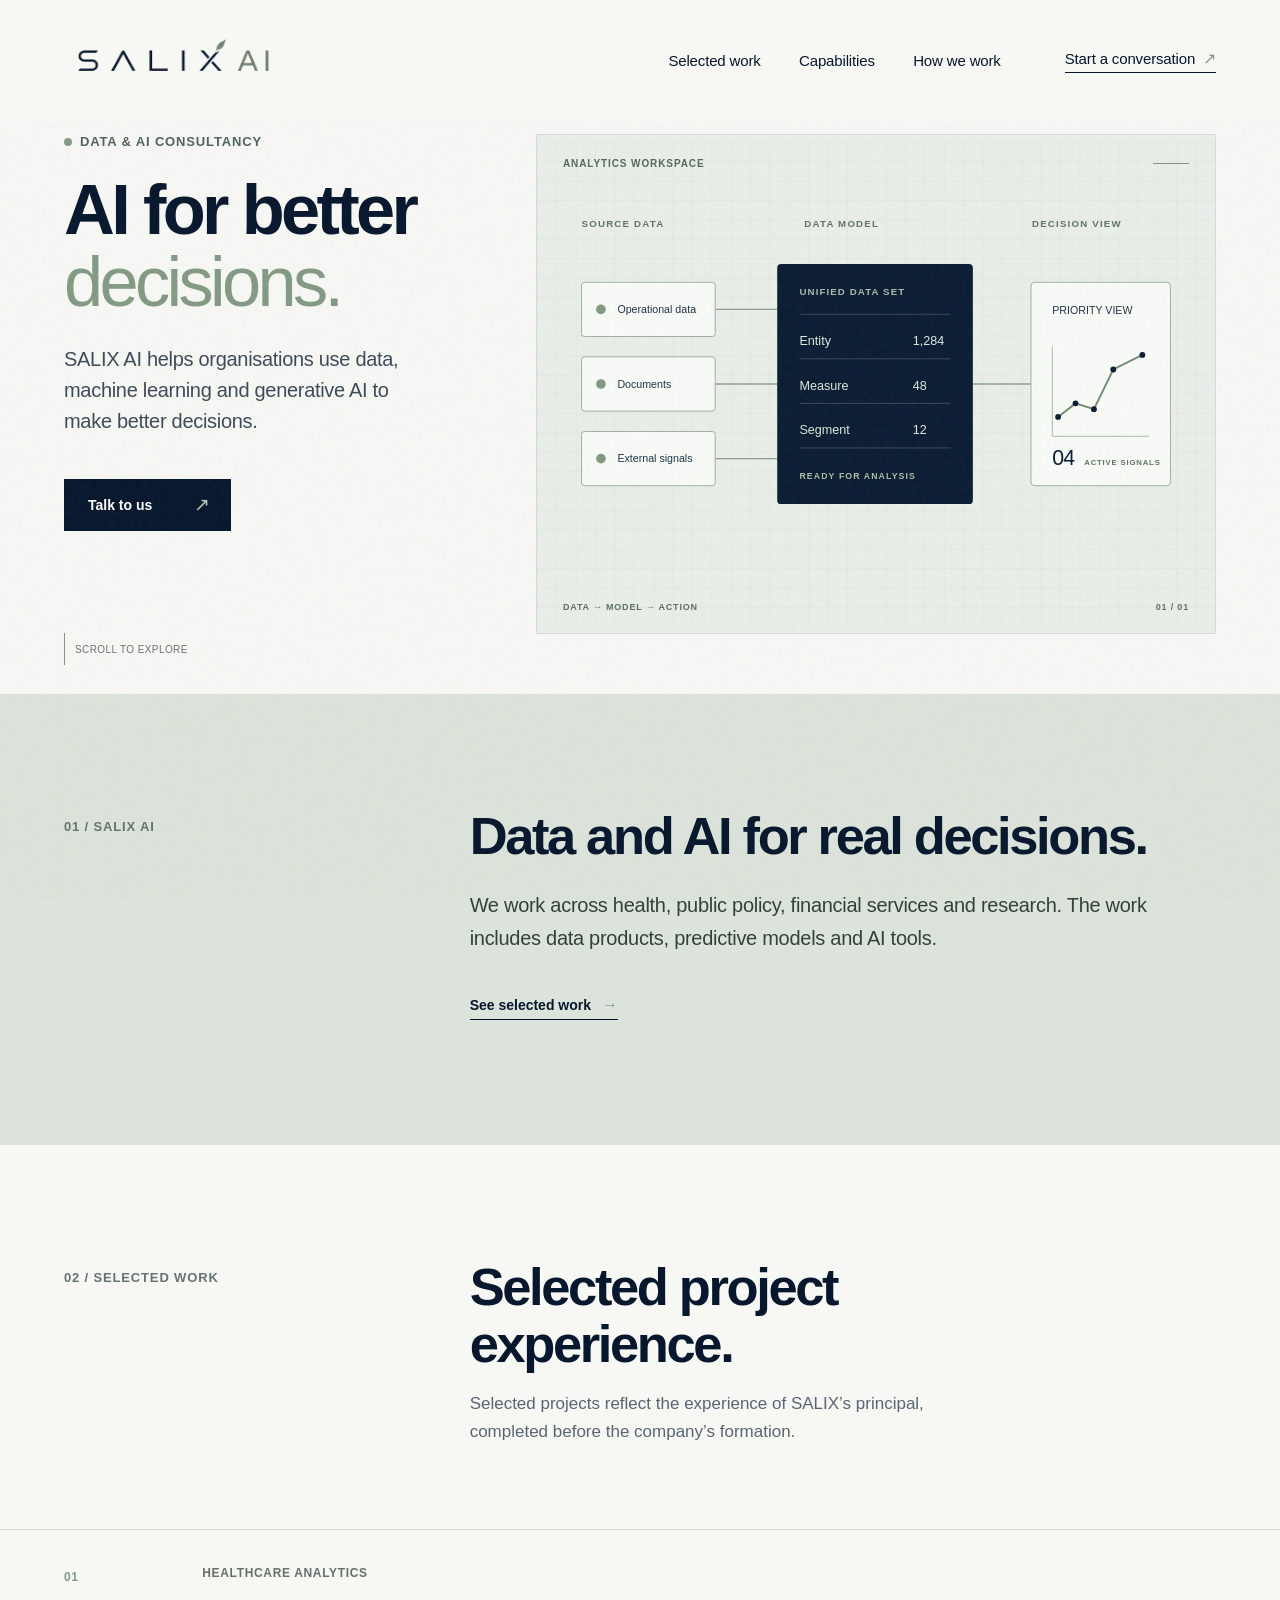
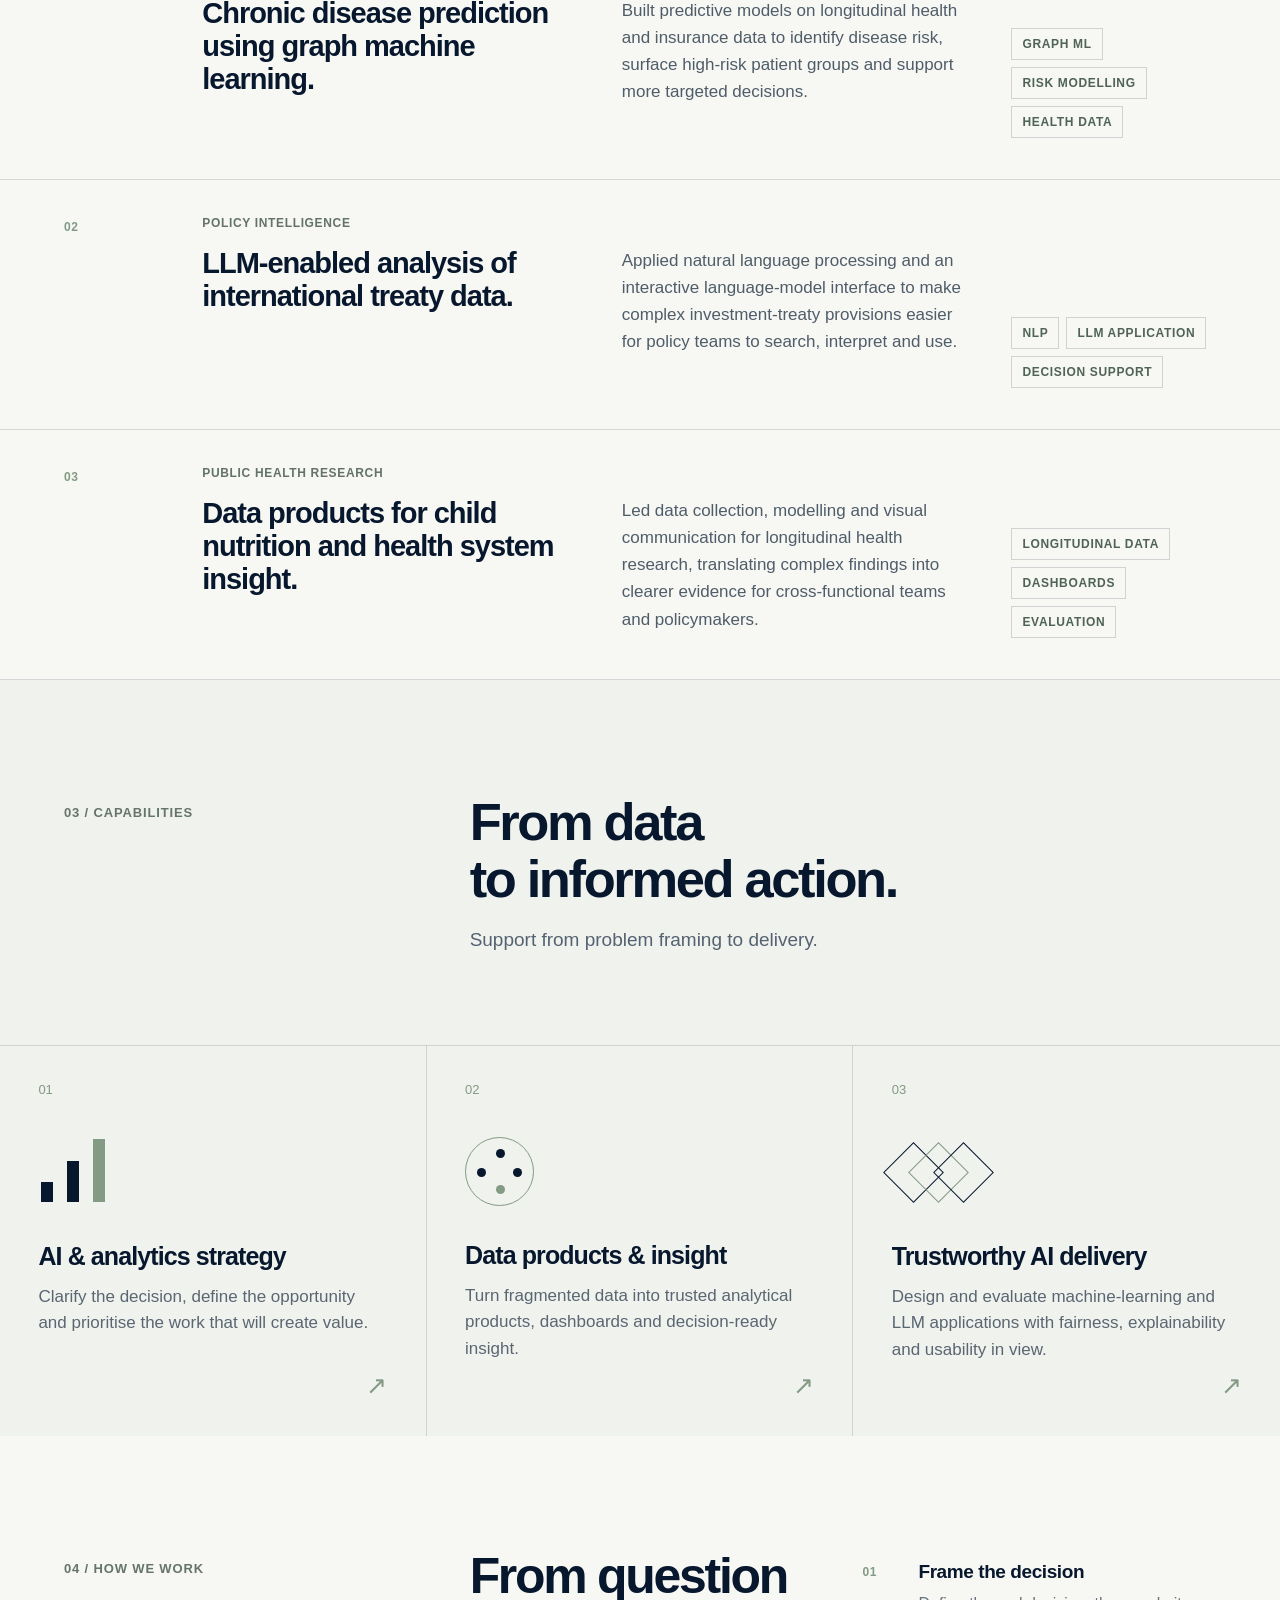
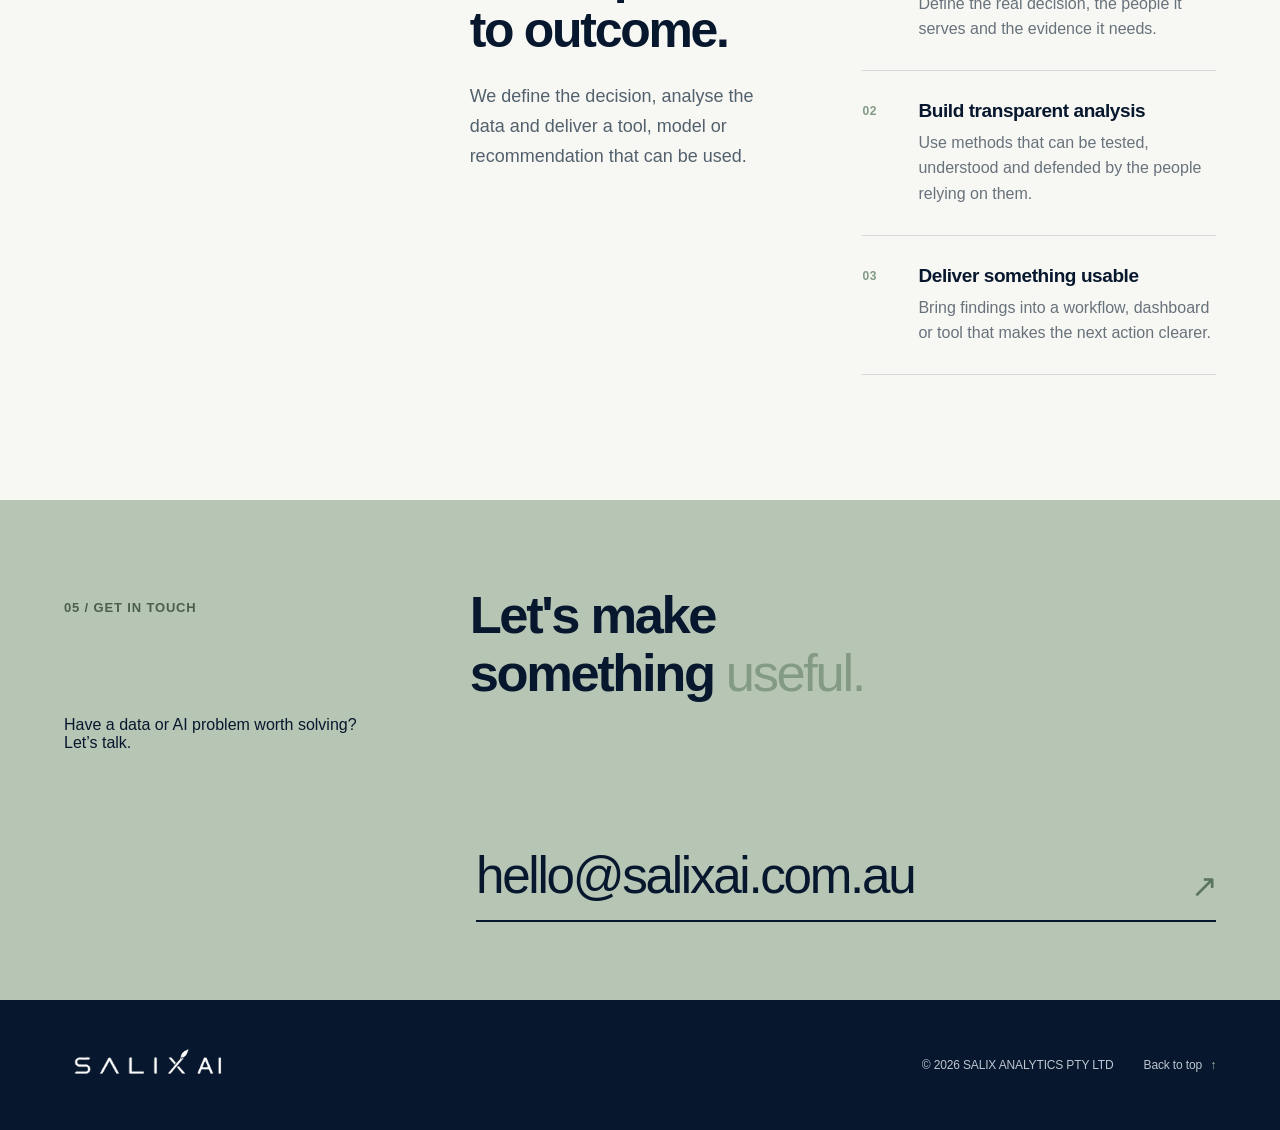
==== index.html @ 045a2f96 "Initial SALIX AI website" ====
<!doctype html>
<html lang="en">
  <head>
    <meta charset="UTF-8" />
    <meta name="viewport" content="width=device-width, initial-scale=1.0" />
    <meta
      name="description"
      content="SALIX AI is an independent data and AI consultancy for complex, high-stakes decisions."
    />
    <meta name="theme-color" content="#07172d" />
    <title>SALIX AI | Data & AI advisory</title>
    <link rel="icon" href="SALIX_AI_exact_brand_pack/22_favicon.ico" sizes="any" />
    <link rel="stylesheet" href="styles.css?v=20260622-2222" />
  </head>
  <body>
    <div class="page-noise" aria-hidden="true"></div>
    <header class="site-header" id="top">
      <a class="brand" href="#top" aria-label="SALIX AI home">
        <img src="SALIX_AI_exact_brand_pack/10_primary_logo_transparent.png" alt="SALIX AI" />
      </a>
      <nav class="desktop-nav" aria-label="Main navigation">
        <a href="#work">Selected work</a>
        <a href="#services">Capabilities</a>
        <a href="#approach">How we work</a>
      </nav>
      <a class="header-cta" href="#contact">Start a conversation <span>↗</span></a>
      <button class="menu-button" aria-label="Open menu" aria-expanded="false">
        <span></span><span></span>
      </button>
    </header>

    <nav class="mobile-nav" aria-label="Mobile navigation">
      <a href="#work">Selected work</a>
      <a href="#services">Capabilities</a>
      <a href="#approach">How we work</a>
      <a href="#contact">Start a conversation</a>
    </nav>

    <main>
      <section class="hero">
        <div class="hero-copy reveal">
          <p class="eyebrow"><span class="eyebrow-dot"></span> Data &amp; AI consultancy</p>
          <h1>AI for better<br /><em>decisions.</em></h1>
          <p class="hero-intro">
            SALIX AI helps organisations use data, machine learning and generative AI to make better decisions.
          </p>
          <a class="button button-dark" href="#contact">Talk to us <span>↗</span></a>
        </div>
        <div class="hero-art reveal" aria-label="Diagram showing source data, a data model and a decision view" role="img">
          <svg class="data-diagram" viewBox="0 0 700 500" aria-hidden="true">
            <defs>
              <pattern id="diagram-grid" width="20" height="20" patternUnits="userSpaceOnUse"><path d="M20 0H0V20" fill="none" stroke="#8ba18d" stroke-opacity=".13" stroke-width="1"/></pattern>
            </defs>
            <rect width="700" height="500" fill="url(#diagram-grid)"/>
            <text class="diagram-caption" x="46" y="88">SOURCE DATA</text>
            <text class="diagram-caption" x="276" y="88">DATA MODEL</text>
            <text class="diagram-caption" x="511" y="88">DECISION VIEW</text>
            <path class="diagram-connection" d="M184 173H248M184 250H248M184 327H248M450 250H510"/>
            <g class="source-list"><rect x="46" y="145" width="138" height="56" rx="3"/><circle cx="66" cy="173" r="5"/><text x="83" y="177">Operational data</text><rect x="46" y="222" width="138" height="56" rx="3"/><circle cx="66" cy="250" r="5"/><text x="83" y="254">Documents</text><rect x="46" y="299" width="138" height="56" rx="3"/><circle cx="66" cy="327" r="5"/><text x="83" y="331">External signals</text></g>
            <g class="model-panel"><rect x="248" y="126" width="202" height="248" rx="4"/><text class="model-title" x="271" y="158">UNIFIED DATA SET</text><path d="M271 178H427"/><text x="271" y="210">Entity</text><text x="388" y="210">1,284</text><path d="M271 224H427"/><text x="271" y="256">Measure</text><text x="388" y="256">48</text><path d="M271 270H427"/><text x="271" y="302">Segment</text><text x="388" y="302">12</text><path d="M271 316H427"/><text class="model-status" x="271" y="348">READY FOR ANALYSIS</text></g>
            <g class="decision-panel"><rect x="510" y="145" width="144" height="210" rx="4"/><text x="532" y="178">PRIORITY VIEW</text><path class="chart-axis" d="M532 304H632M532 304V211"/><path class="chart-line" d="M538 284 L556 270 L575 276 L595 235 L625 220"/><circle class="chart-dot" cx="538" cy="284" r="3"/><circle class="chart-dot" cx="556" cy="270" r="3"/><circle class="chart-dot" cx="575" cy="276" r="3"/><circle class="chart-dot" cx="595" cy="235" r="3"/><circle class="chart-dot" cx="625" cy="220" r="3"/><text class="decision-number" x="532" y="334">04</text><text class="decision-label" x="565" y="334">ACTIVE SIGNALS</text></g>
          </svg>
          <div class="diagram-header"><span>ANALYTICS WORKSPACE</span><i></i></div>
          <div class="diagram-footer"><span>DATA → MODEL → ACTION</span><span>01 / 01</span></div>
        </div>
        <a class="scroll-prompt" href="#services"><span></span> Scroll to explore</a>
      </section>

      <section class="intro section-grid" id="about">
        <p class="section-label reveal">01 / SALIX AI</p>
        <div class="intro-content reveal">
          <h2>Data and AI for real decisions.</h2>
          <p>
            We work across health, public policy, financial services and research. The work includes data products, predictive models and AI tools.
          </p>
          <a class="text-link" href="#work">See selected work <span>→</span></a>
        </div>
      </section>

      <section class="work" id="work">
        <div class="work-heading section-grid">
          <p class="section-label reveal">02 / Selected work</p>
          <div class="reveal">
            <h2>Selected project<br />experience.</h2>
            <p>Selected projects reflect the experience of SALIX&rsquo;s principal, completed before the company&rsquo;s formation.</p>
          </div>
        </div>
        <div class="case-list">
          <article class="case-study reveal">
            <div class="case-index">01</div>
            <div class="case-main"><p class="case-sector">Healthcare analytics</p><h3>Chronic disease prediction using graph machine learning.</h3></div>
            <p class="case-description">Built predictive models on longitudinal health and insurance data to identify disease risk, surface high-risk patient groups and support more targeted decisions.</p>
            <div class="case-tags"><span>Graph ML</span><span>Risk modelling</span><span>Health data</span></div>
          </article>
          <article class="case-study reveal">
            <div class="case-index">02</div>
            <div class="case-main"><p class="case-sector">Policy intelligence</p><h3>LLM-enabled analysis of international treaty data.</h3></div>
            <p class="case-description">Applied natural language processing and an interactive language-model interface to make complex investment-treaty provisions easier for policy teams to search, interpret and use.</p>
            <div class="case-tags"><span>NLP</span><span>LLM application</span><span>Decision support</span></div>
          </article>
          <article class="case-study reveal">
            <div class="case-index">03</div>
            <div class="case-main"><p class="case-sector">Public health research</p><h3>Data products for child nutrition and health system insight.</h3></div>
            <p class="case-description">Led data collection, modelling and visual communication for longitudinal health research, translating complex findings into clearer evidence for cross-functional teams and policymakers.</p>
            <div class="case-tags"><span>Longitudinal data</span><span>Dashboards</span><span>Evaluation</span></div>
          </article>
        </div>
      </section>

      <section class="services" id="services">
        <div class="services-heading section-grid">
          <p class="section-label reveal">03 / Capabilities</p>
          <div class="reveal">
            <h2>From data<br />to informed action.</h2>
            <p>Support from problem framing to delivery.</p>
          </div>
        </div>
        <div class="service-list">
          <article class="service-card reveal">
            <p class="service-number">01</p>
            <div class="service-icon strategy-icon"><span></span><span></span><span></span></div>
            <h3>AI &amp; analytics strategy</h3>
            <p>Clarify the decision, define the opportunity and prioritise the work that will create value.</p>
            <a href="#contact" aria-label="Discuss AI strategy">↗</a>
          </article>
          <article class="service-card reveal">
            <p class="service-number">02</p>
            <div class="service-icon data-icon"><span></span><span></span><span></span><span></span></div>
            <h3>Data products &amp; insight</h3>
            <p>Turn fragmented data into trusted analytical products, dashboards and decision-ready insight.</p>
            <a href="#contact" aria-label="Discuss data foundations">↗</a>
          </article>
          <article class="service-card reveal">
            <p class="service-number">03</p>
            <div class="service-icon delivery-icon"><span></span><span></span><span></span></div>
            <h3>Trustworthy AI delivery</h3>
            <p>Design and evaluate machine-learning and LLM applications with fairness, explainability and usability in view.</p>
            <a href="#contact" aria-label="Discuss intelligent delivery">↗</a>
          </article>
        </div>
      </section>

      <section class="approach section-grid" id="approach">
        <p class="section-label reveal">04 / How we work</p>
        <div class="approach-content">
          <div class="reveal">
            <h2>From question<br />to outcome.</h2>
            <p>We define the decision, analyse the data and deliver a tool, model or recommendation that can be used.</p>
          </div>
          <ol class="principles reveal">
            <li><span>01</span><strong>Frame the decision</strong><p>Define the real decision, the people it serves and the evidence it needs.</p></li>
            <li><span>02</span><strong>Build transparent analysis</strong><p>Use methods that can be tested, understood and defended by the people relying on them.</p></li>
            <li><span>03</span><strong>Deliver something usable</strong><p>Bring findings into a workflow, dashboard or tool that makes the next action clearer.</p></li>
          </ol>
        </div>
      </section>

      <section class="contact" id="contact">
        <div class="contact-copy reveal">
          <p class="section-label">05 / Get in touch</p>
          <h2>Let's make<br />something <em>useful.</em></h2>
          <p>Have a data or AI problem worth solving? Let&rsquo;s talk.</p>
        </div>
        <a class="contact-email reveal" href="mailto:hello@salixai.com.au">
          <span>hello@salixai.com.au</span><i>↗</i>
        </a>
      </section>
    </main>

    <footer>
      <img src="SALIX_AI_exact_brand_pack/10_primary_logo_transparent.png" alt="SALIX AI" />
      <p>© <span id="year"></span> SALIX ANALYTICS PTY LTD</p>
      <a href="#top">Back to top <span>↑</span></a>
    </footer>
    <script src="script.js"></script>
  </body>
</html>
---- styles.css ----
:root {
  --ink: #07172d;
  --ink-soft: #1d2b40;
  --green: #839a84;
  --pale: #edf0eb;
  --cream: #f7f7f4;
  --line: rgba(7, 23, 45, .14);
  --sans: -apple-system, BlinkMacSystemFont, "SF Pro Display", "SF Pro Text", "Helvetica Neue", Arial, sans-serif;
  --mono: -apple-system, BlinkMacSystemFont, "SF Pro Text", "Helvetica Neue", Arial, sans-serif;
}

* { box-sizing: border-box; }
html { scroll-behavior: smooth; }
body { margin: 0; color: var(--ink); background: var(--cream); font-family: var(--sans); font-synthesis: none; text-rendering: optimizeLegibility; -webkit-font-smoothing: antialiased; }
a { color: inherit; text-decoration: none; }
.page-noise { position: fixed; z-index: 5; inset: 0; opacity: .035; pointer-events: none; background-image: url("data:image/svg+xml,%3Csvg viewBox='0 0 160 160' xmlns='http://www.w3.org/2000/svg'%3E%3Cfilter id='n'%3E%3CfeTurbulence type='fractalNoise' baseFrequency='.9' numOctaves='4' stitchTiles='stitch'/%3E%3C/filter%3E%3Crect width='100%25' height='100%25' filter='url(%23n)' opacity='1'/%3E%3C/svg%3E"); }

.site-header { height: 122px; padding: 0 clamp(28px, 5vw, 82px); display: flex; align-items: center; justify-content: space-between; position: relative; z-index: 10; background: rgba(247, 247, 244, .84); backdrop-filter: blur(10px); border-bottom: 1px solid transparent; }
.brand img { width: 250px; display: block; }
.desktop-nav { display: flex; gap: clamp(24px, 3vw, 49px); margin-left: auto; margin-right: clamp(30px, 5vw, 80px); }
.desktop-nav a, .header-cta, footer { font-size: 15px; font-weight: 500; letter-spacing: -.01em; }
.desktop-nav a { position: relative; padding: 8px 0; }
.desktop-nav a:after { content: ""; position: absolute; width: 0; height: 1px; left: 0; bottom: 3px; background: var(--green); transition: width .2s ease; }
.desktop-nav a:hover:after { width: 100%; }
.header-cta { border-bottom: 1px solid var(--ink); padding-bottom: 4px; }
.header-cta span, .text-link span { color: var(--green); font-size: 16px; margin-left: 4px; }
.menu-button, .mobile-nav { display: none; }

.hero { min-height: 560px; padding: 12px clamp(28px, 5vw, 82px) 60px; position: relative; display: grid; grid-template-columns: minmax(0, 1fr) minmax(500px, 680px); column-gap: clamp(64px, 8vw, 160px); justify-content: space-between; align-items: start; overflow: hidden; }
.hero-copy { position: relative; z-index: 2; }
.eyebrow, .section-label { margin: 0; font-family: var(--mono); font-size: 13px; font-weight: 600; letter-spacing: .065em; text-transform: uppercase; }
.eyebrow { display: flex; align-items: center; gap: 8px; color: #52645b; }
.eyebrow-dot { display: inline-block; height: 8px; width: 8px; background: var(--green); border-radius: 50%; }
h1, h2, h3, p { margin-top: 0; }
h1 { margin: 25px 0 26px; max-width: 710px; font-size: clamp(51px, 5.5vw, 84px); line-height: 1.02; letter-spacing: -.052em; font-weight: 600; }
h1 em, h2 em, blockquote em { color: var(--green); font-style: normal; font-weight: 500; }
.hero-intro { max-width: 535px; font-size: 20px; line-height: 1.55; letter-spacing: -.015em; color: #3d4a59; }
.button { display: inline-flex; align-items: center; gap: 42px; margin-top: 22px; padding: 18px 21px 18px 24px; font-size: 14px; font-weight: 700; transition: transform .25s ease, background .25s ease; }
.button:hover { transform: translateY(-3px); }
.button-dark { color: white; background: var(--ink); }
.button span { color: #b6c7b3; font-size: 19px; line-height: 12px; }

.hero-art { height: 500px; position: relative; justify-self: end; width: min(100%, 680px); overflow: hidden; background: #e9eee8; border: 1px solid rgba(7, 23, 45, .09); }
.data-diagram { width: 100%; height: 100%; display: block; }.diagram-caption { fill: #607462; font-family: var(--sans); font-size: 10px; font-weight: 600; letter-spacing: 1.25px; }.diagram-connection { fill: none; stroke: #8ba18d; stroke-width: 1.4; }.source-list rect, .decision-panel rect { fill: rgba(250,251,248,.92); stroke: #9caf9e; stroke-width: 1; }.source-list circle { fill: #829a84; }.source-list text, .decision-panel text { fill: #203345; font-family: var(--sans); font-size: 11px; font-weight: 500; }.model-panel rect { fill: #0b1d34; }.model-panel text { fill: #dfe9dd; font-family: var(--sans); font-size: 13px; font-weight: 500; }.model-panel .model-title { fill: #a9bda9; font-size: 10px; font-weight: 600; letter-spacing: 1.15px; }.model-panel path { stroke: rgba(221,235,219,.22); stroke-width: 1; }.model-panel .model-status { fill: #a8c1a5; font-size: 9px; font-weight: 600; letter-spacing: 1.15px; }.decision-panel .chart-axis { stroke: #a7b9a8; stroke-width: 1; }.decision-panel .chart-line { fill: none; stroke: #6f8d75; stroke-width: 2; }.decision-panel .chart-dot { fill: #0b1d34; }.decision-panel .decision-number { fill: #0b1d34; font-size: 22px; font-weight: 500; letter-spacing: -.8px; }.decision-panel .decision-label { fill: #607462; font-size: 8px; font-weight: 600; letter-spacing: .85px; }.diagram-header, .diagram-footer { position: absolute; left: 26px; right: 26px; display: flex; justify-content: space-between; align-items: center; color: #536a58; font-family: var(--sans); font-size: 10px; font-weight: 600; letter-spacing: .09em; }.diagram-header { top: 23px; }.diagram-header i { display: block; width: 36px; height: 1px; background: #7e967f; }.diagram-footer { bottom: 21px; color: #5d715f; font-size: 9px; }

@media (min-width: 1600px) { .hero { width: min(calc(100% - 96px), 1860px); margin: 0 auto; padding-left: 0; padding-right: 0; } }
.scroll-prompt { position: absolute; bottom: 29px; left: clamp(22px, 5vw, 82px); display: flex; align-items: center; gap: 10px; color: #697477; font-family: var(--mono); font-size: 10px; text-transform: uppercase; letter-spacing: .04em; }.scroll-prompt span { height: 32px; width: 1px; background: var(--green); }

.section-grid { padding: 125px clamp(22px, 5vw, 82px); display: grid; grid-template-columns: minmax(160px, .42fr) 1fr; column-gap: 8%; }.section-label { color: #65746c; }
.intro { background: #dce3da; }.intro-content { max-width: 795px; }.intro h2, .services h2, .work h2, .approach h2, .contact h2 { margin: -12px 0 25px; font-size: clamp(38px, 4.1vw, 66px); line-height: 1.09; letter-spacing: -.045em; font-weight: 600; }.intro-content > p { max-width: 690px; font-size: 20px; line-height: 1.62; letter-spacing: -.014em; color: #334239; }.text-link { display: inline-flex; align-items: center; gap: 7px; margin-top: 22px; padding-bottom: 5px; border-bottom: 1px solid var(--ink); font-size: 14px; font-weight: 600; }

.work { padding: 125px 0 0; background: var(--cream); }.work-heading { padding-top: 0; padding-bottom: 67px; }.work-heading h2 { margin-bottom: 18px; }.work-heading div > p { max-width: 530px; color: #596573; font-size: 17px; line-height: 1.6; }.case-list { border-top: 1px solid var(--line); }.case-study { min-height: 250px; padding: 36px clamp(28px, 5vw, 82px); display: grid; grid-template-columns: minmax(60px, .24fr) minmax(280px, .9fr) minmax(260px, .83fr) minmax(170px, .48fr); gap: 36px; align-items: start; border-bottom: 1px solid var(--line); transition: background .25s ease; }.case-study:hover { background: #eff1ed; }.case-index, .case-sector, .case-tags { font-family: var(--mono); font-size: 12px; font-weight: 600; letter-spacing: .055em; text-transform: uppercase; }.case-index { color: var(--green); padding-top: 4px; }.case-sector { margin-bottom: 17px; color: #637369; }.case-main h3 { margin: 0; max-width: 390px; font-size: 29px; line-height: 1.14; letter-spacing: -.035em; font-weight: 600; }.case-description { margin: 31px 0 0; color: #4f5d69; font-size: 17px; line-height: 1.6; }.case-tags { align-self: end; justify-self: start; display: flex; flex-wrap: wrap; gap: 7px; padding-bottom: 5px; }.case-tags span { padding: 8px 10px; border: 1px solid rgba(7, 23, 45, .16); color: #506357; }

.services { padding: 125px 0 0; background: #f0f2ee; }.services-heading { padding-top: 0; padding-bottom: 70px; }.services-heading h2 { margin-bottom: 18px; }.services-heading div > p { max-width: 520px; color: #556271; font-size: 19px; line-height: 1.6; }.service-list { display: grid; grid-template-columns: repeat(3, 1fr); border-top: 1px solid var(--line); }.service-card { min-height: 390px; padding: 36px clamp(28px, 3vw, 50px) 39px; border-right: 1px solid var(--line); position: relative; transition: background .3s ease; }.service-card:last-child { border: 0; }.service-card:hover { background: #e7ebe5; }.service-number { font-family: var(--mono); font-size: 13px; color: var(--green); }.service-icon { height: 70px; margin: 40px 0 35px; position: relative; width: 85px; }.strategy-icon span { display: block; position: absolute; width: 12px; background: var(--ink); bottom: 5px; }.strategy-icon span:nth-child(1) { height: 20px; left: 3px; }.strategy-icon span:nth-child(2) { height: 41px; left: 29px; }.strategy-icon span:nth-child(3) { height: 63px; left: 55px; background: var(--green); }.data-icon { border: 1px solid var(--green); border-radius: 50%; width: 69px; height: 69px; }.data-icon span { position: absolute; width: 9px; height: 9px; background: var(--ink); border-radius: 50%; }.data-icon span:nth-child(1) { top: 11px; left: 30px; }.data-icon span:nth-child(2) { top: 30px; left: 11px; }.data-icon span:nth-child(3) { top: 30px; right: 11px; }.data-icon span:nth-child(4) { bottom: 11px; left: 30px; background: var(--green); }.delivery-icon span { position: absolute; display: block; border: 1px solid var(--ink); width: 43px; height: 43px; transform: rotate(45deg); }.delivery-icon span:nth-child(1) { left: 0; top: 14px; }.delivery-icon span:nth-child(2) { left: 25px; top: 14px; border-color: var(--green); }.delivery-icon span:nth-child(3) { left: 50px; top: 14px; }.service-card h3 { margin-bottom: 13px; font-size: 25px; line-height: 1.16; letter-spacing: -.036em; font-weight: 600; }.service-card > p:not(.service-number) { max-width: 335px; font-size: 17px; line-height: 1.58; color: #5a6671; }.service-card > a { position: absolute; bottom: 36px; right: clamp(28px, 3vw, 50px); font-size: 25px; color: var(--green); }

.statement { min-height: 590px; padding: 105px clamp(22px, 11vw, 177px); position: relative; overflow: hidden; background: var(--ink); color: #f7f7f4; }.statement .section-label { color: #aebcac; position: relative; z-index: 2; }.statement blockquote { position: relative; z-index: 2; margin: 88px 0 0; font-size: clamp(42px, 5.1vw, 81px); line-height: 1.02; letter-spacing: -.068em; font-weight: 700; }.statement-flare { width: 635px; height: 635px; position: absolute; right: -93px; top: -97px; background: radial-gradient(circle, rgba(132, 159, 134, .74) 0%, rgba(102, 130, 111, .32) 25%, transparent 70%); filter: blur(2px); }.statement:after { content: ""; position: absolute; height: 900px; width: 900px; right: -250px; top: -150px; border: 1px solid rgba(199, 216, 192, .22); border-radius: 50%; box-shadow: 0 0 0 55px rgba(199,216,192,.04), 0 0 0 120px rgba(199,216,192,.035); }

.approach { background: #f7f7f4; }.approach-content { display: grid; grid-template-columns: .9fr 1fr; gap: 10%; }.approach h2 { font-size: clamp(38px, 3.9vw, 62px); }.approach-content > div > p { max-width: 540px; color: #53616d; font-size: 18px; line-height: 1.65; }.principles { list-style: none; padding: 0; margin: 0; }.principles li { position: relative; padding: 0 0 29px 56px; margin-bottom: 29px; border-bottom: 1px solid var(--line); }.principles li:last-child { margin-bottom: 0; }.principles span { position: absolute; left: 0; top: 4px; color: var(--green); font-family: var(--mono); font-size: 12px; font-weight: 600; letter-spacing: .05em; }.principles strong { font-size: 19px; letter-spacing: -.022em; font-weight: 600; }.principles p { margin: 8px 0 0; color: #68727b; font-size: 16px; line-height: 1.58; }

.contact { min-height: 500px; background: #b7c5b5; padding: 100px clamp(22px, 5vw, 82px) 78px; display: flex; flex-direction: column; justify-content: space-between; }.contact-copy { display: grid; grid-template-columns: minmax(160px, .42fr) 1fr; column-gap: 8%; }.contact .section-label { color: #4b5f51; }.contact h2 { margin: -14px 0 15px; }.contact-copy > div > p { color: #405046; font-size: 19px; }.contact-email { align-self: flex-end; display: inline-flex; align-items: flex-end; justify-content: space-between; width: min(100%, 740px); padding-bottom: 15px; border-bottom: 2px solid var(--ink); font-size: clamp(23px, 4vw, 52px); letter-spacing: -.045em; font-weight: 500; }.contact-email i { font-style: normal; font-size: 32px; color: #5c7462; transition: transform .2s ease; }.contact-email:hover i { transform: translate(4px, -4px); }

footer { min-height: 130px; padding: 30px clamp(28px, 5vw, 82px); color: #bdc6d0; background: var(--ink); display: flex; align-items: center; gap: 30px; }footer img { width: 192px; height: auto; filter: brightness(0) invert(1); } footer p { margin: 0; font-family: var(--mono); font-size: 12px; margin-left: auto; } footer a { font-family: var(--mono); font-size: 12px; } footer a span { color: #a9bca6; margin-left: 5px; }

.reveal { opacity: 0; transform: translateY(18px); transition: opacity .7s ease, transform .7s ease; }.reveal.visible { opacity: 1; transform: translateY(0); }.service-card:nth-child(2) { transition-delay: .08s; }.service-card:nth-child(3) { transition-delay: .16s; }

@media (max-width: 820px) {
  .site-header { height: 100px; }.brand img { width: 205px; }.desktop-nav, .header-cta { display: none; }.menu-button { display: flex; flex-direction: column; gap: 6px; background: none; border: 0; padding: 8px 0 8px 14px; }.menu-button span { width: 28px; height: 1px; background: var(--ink); transition: transform .2s ease; }.mobile-nav { display: block; position: absolute; z-index: 9; top: 100px; left: 0; right: 0; padding: 18px 28px 29px; background: var(--cream); border-bottom: 1px solid var(--line); transform: translateY(-120%); opacity: 0; transition: all .25s ease; }.mobile-nav.open { transform: translateY(0); opacity: 1; }.mobile-nav a { display: block; padding: 13px 0; font-size: 18px; font-weight: 700; }.hero { min-height: auto; grid-template-columns: 1fr; padding-top: 88px; gap: 50px; }.hero-art { height: 380px; width: 100%; }.scroll-prompt { display: none; }.section-grid { grid-template-columns: 1fr; padding: 84px 28px; gap: 34px; }.intro h2, .services h2, .approach h2, .contact h2 { margin-top: 0; }.services { padding-top: 84px; }.services-heading { padding-top: 0; padding-bottom: 48px; }.service-list { grid-template-columns: 1fr; }.service-card { min-height: 350px; border-right: 0; border-bottom: 1px solid var(--line); }.service-card:last-child { border-bottom: 0; }.statement { min-height: 460px; padding-top: 75px; padding-bottom: 70px; }.statement blockquote { margin-top: 68px; }.approach-content { grid-template-columns: 1fr; gap: 40px; }.contact { min-height: 430px; padding-top: 84px; }.contact-copy { grid-template-columns: 1fr; gap: 32px; }.contact-email { align-self: stretch; } footer { flex-wrap: wrap; gap: 16px; } footer p { margin-left: 0; width: 100%; order: 3; } footer a { margin-left: auto; }
}
@media (max-width: 820px) {
  .work { padding-top: 78px; }
  .work-heading { padding-top: 0; padding-bottom: 44px; }
  .work h2 { margin-top: 0; }
  .case-study { min-height: 0; grid-template-columns: 44px 1fr; gap: 15px 20px; padding-top: 27px; padding-bottom: 28px; }
  .case-main { grid-column: 2; }
  .case-description { grid-column: 2; margin: 2px 0 0; }
  .case-tags { grid-column: 2; padding-bottom: 0; }
  .case-main h3 { font-size: 26px; }
}
@media (max-width: 450px) { h1 { font-size: 50px; }.hero-art { height: 320px; }.orb-one { right: -50px; }.card-top { right: 20px; }.contact-email { font-size: 23px; }.contact-email i { font-size: 24px; } }
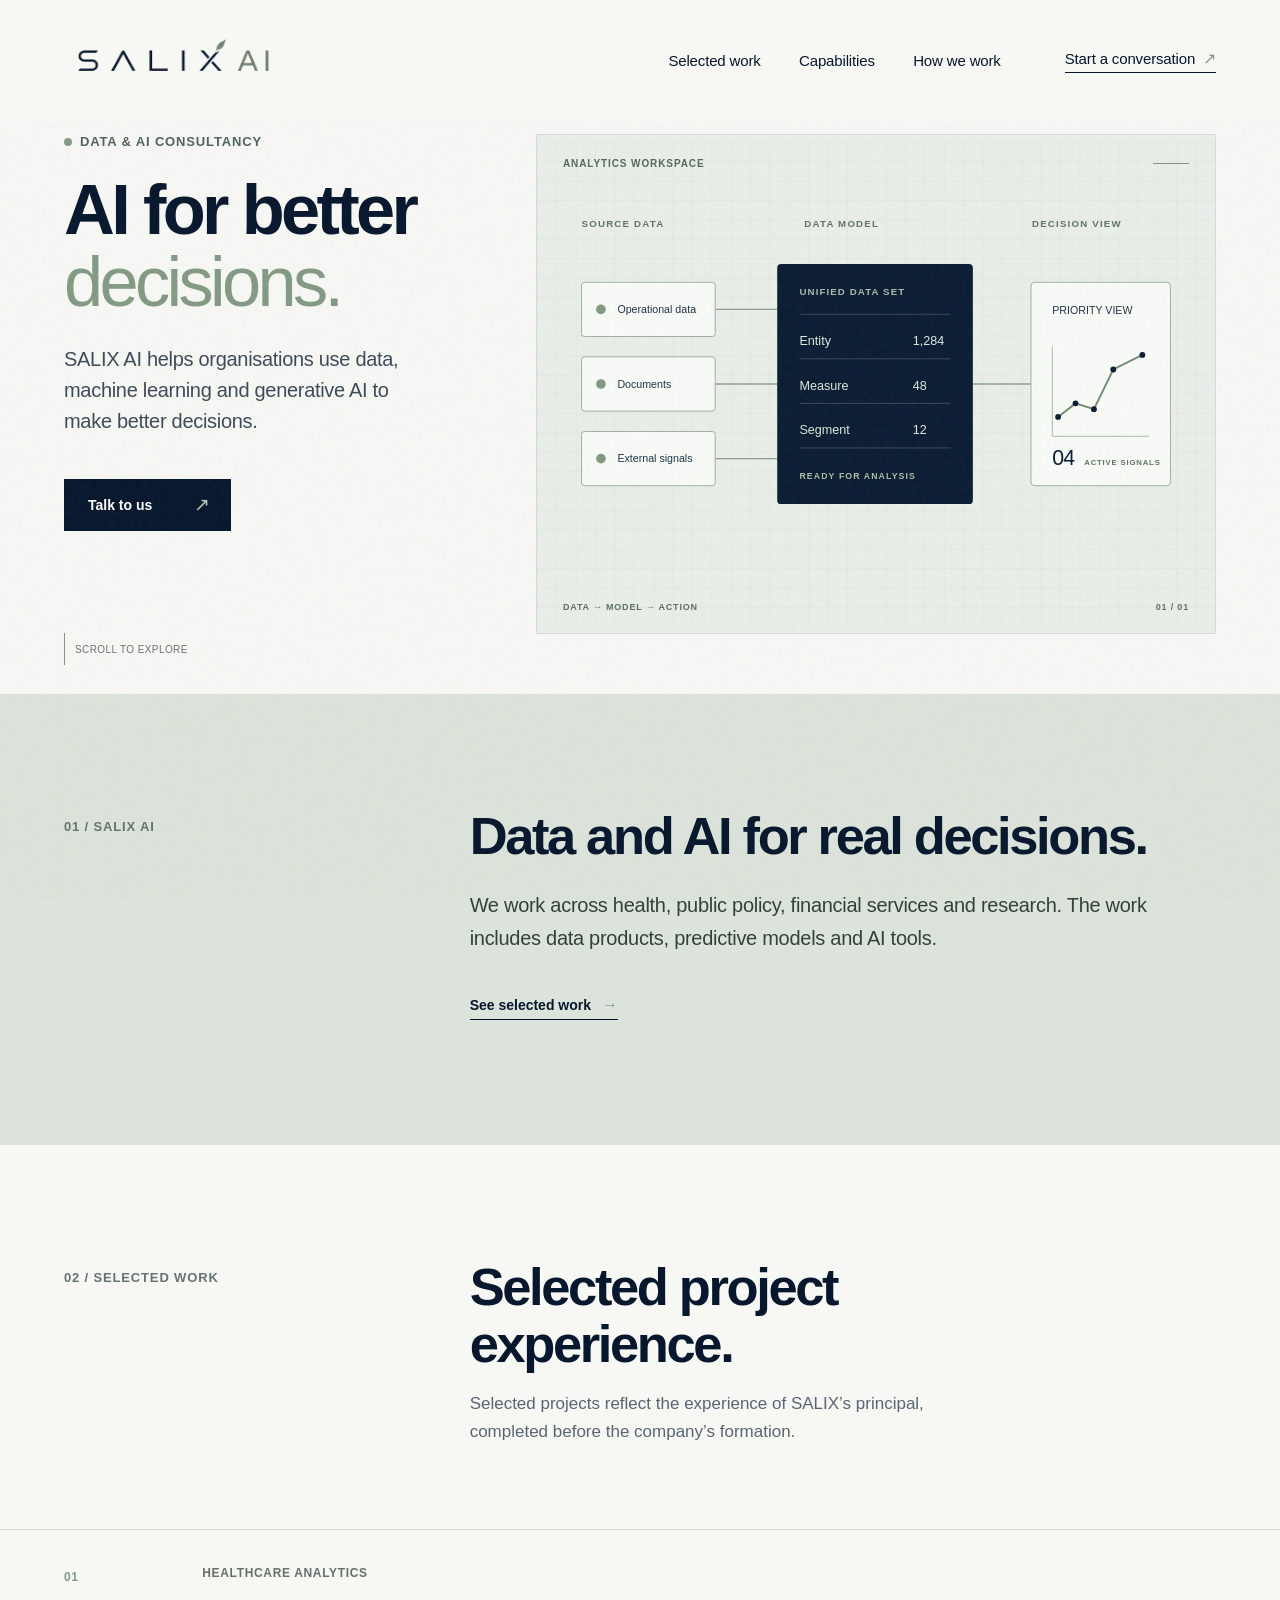
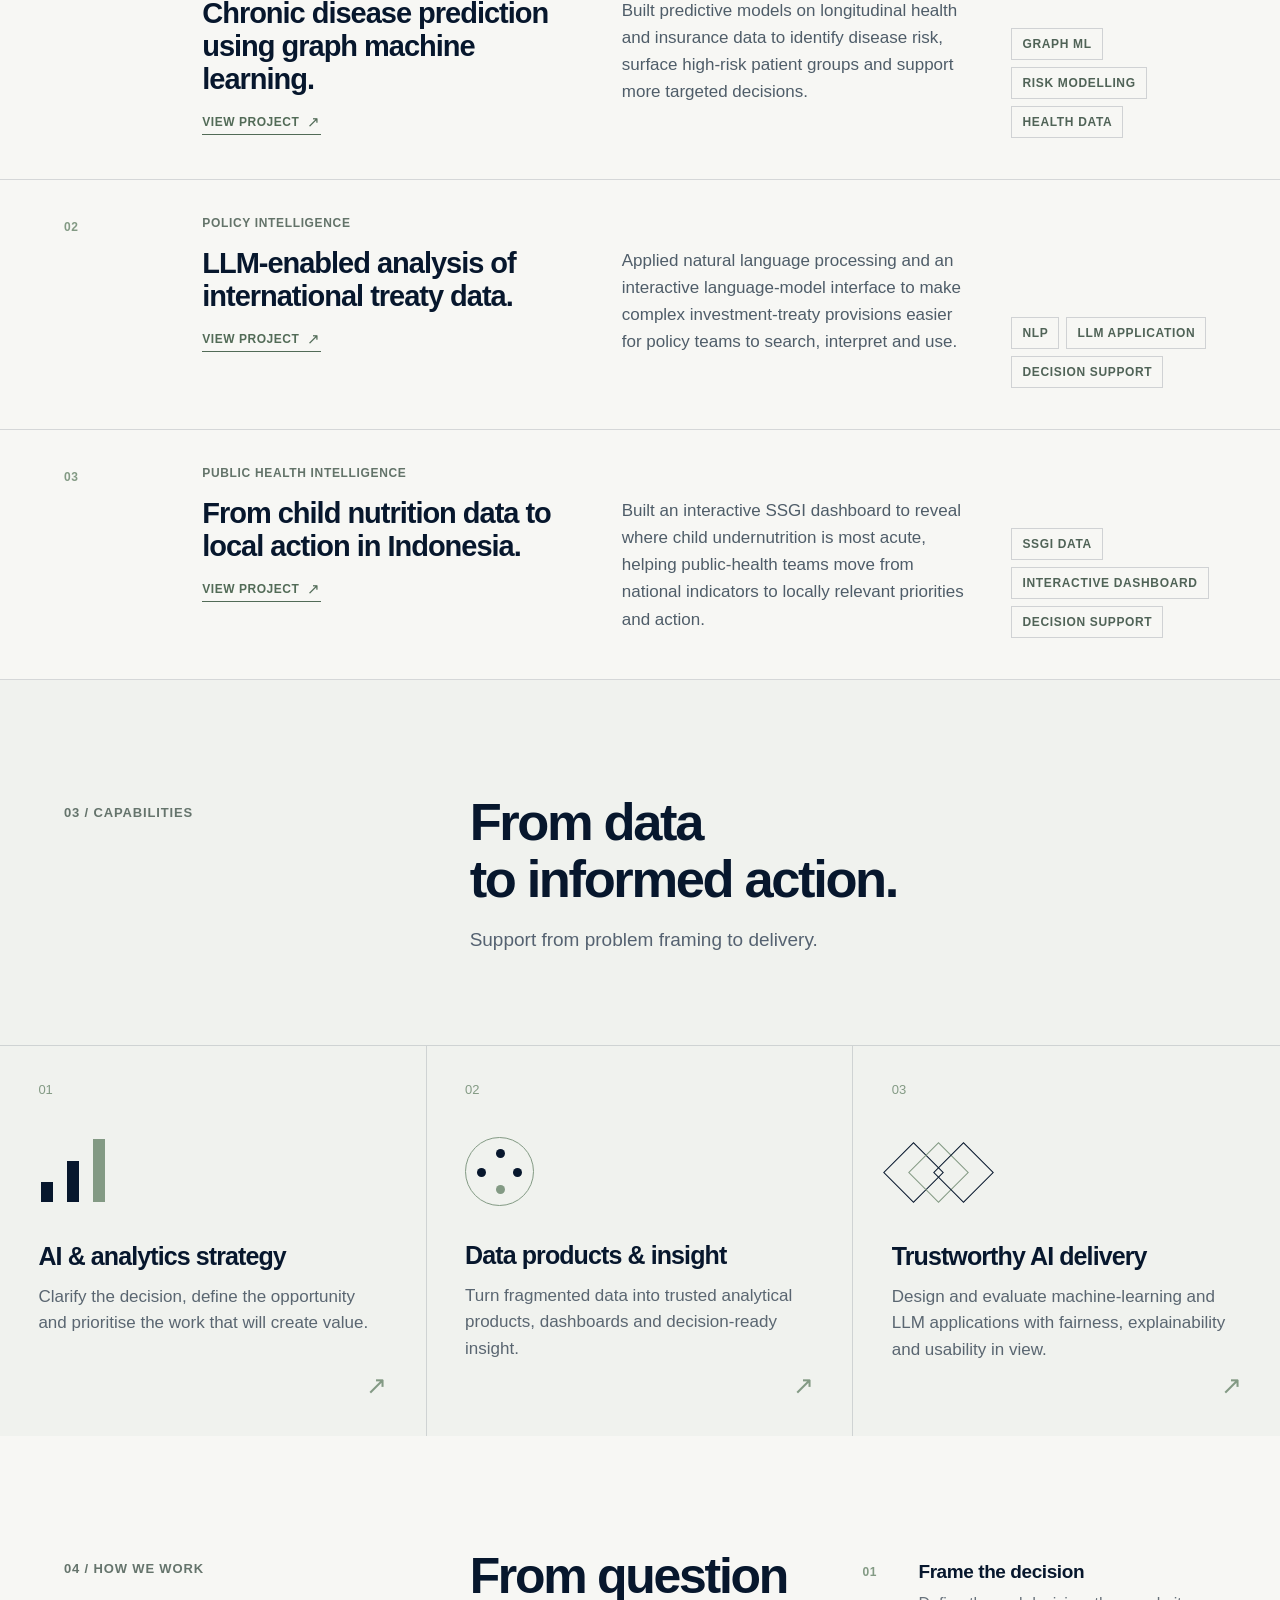
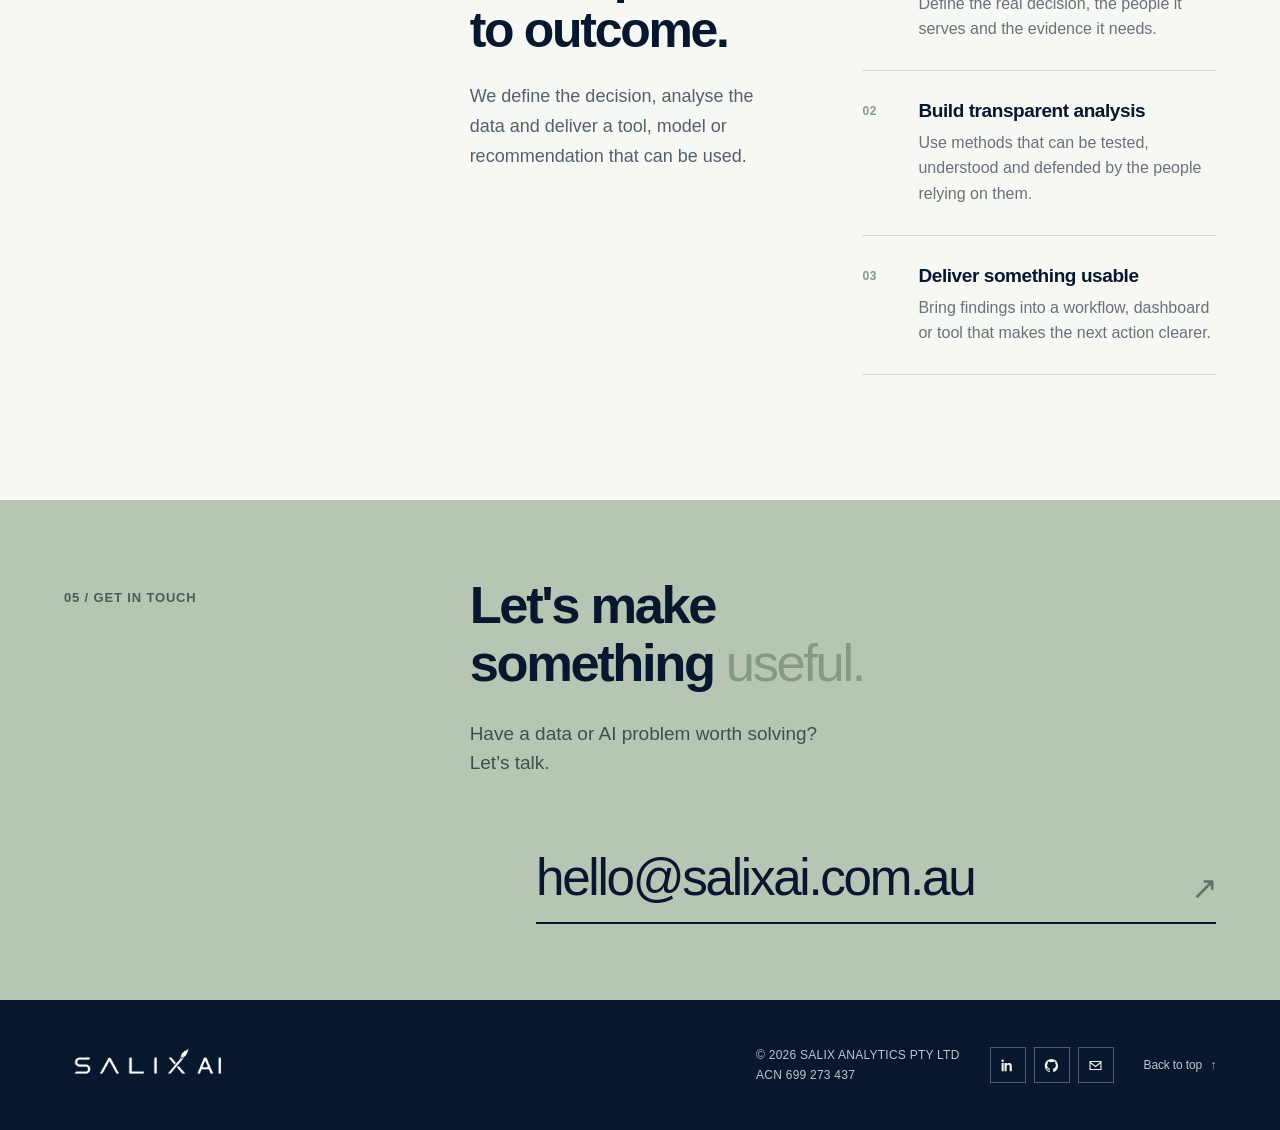
==== commit 7f54af08: "Add industrial project showcase pages" ====
--- a/index.html
+++ b/index.html
@@ -10,7 +10,7 @@
     <meta name="theme-color" content="#07172d" />
     <title>SALIX AI | Data & AI advisory</title>
     <link rel="icon" href="SALIX_AI_exact_brand_pack/22_favicon.ico" sizes="any" />
-    <link rel="stylesheet" href="styles.css?v=20260622-2222" />
+    <link rel="stylesheet" href="styles.css?v=20260623-1800" />
   </head>
   <body>
     <div class="page-noise" aria-hidden="true"></div>
@@ -88,21 +88,21 @@
         <div class="case-list">
           <article class="case-study reveal">
             <div class="case-index">01</div>
-            <div class="case-main"><p class="case-sector">Healthcare analytics</p><h3>Chronic disease prediction using graph machine learning.</h3></div>
+            <div class="case-main"><p class="case-sector">Healthcare analytics</p><h3><a href="chronic-disease-graph-ml.html">Chronic disease prediction using graph machine learning.</a></h3><a class="case-project-link" href="chronic-disease-graph-ml.html">View project <span>↗</span></a></div>
             <p class="case-description">Built predictive models on longitudinal health and insurance data to identify disease risk, surface high-risk patient groups and support more targeted decisions.</p>
             <div class="case-tags"><span>Graph ML</span><span>Risk modelling</span><span>Health data</span></div>
           </article>
           <article class="case-study reveal">
             <div class="case-index">02</div>
-            <div class="case-main"><p class="case-sector">Policy intelligence</p><h3>LLM-enabled analysis of international treaty data.</h3></div>
+            <div class="case-main"><p class="case-sector">Policy intelligence</p><h3><a href="international-treaty-intelligence.html">LLM-enabled analysis of international treaty data.</a></h3><a class="case-project-link" href="international-treaty-intelligence.html">View project <span>↗</span></a></div>
             <p class="case-description">Applied natural language processing and an interactive language-model interface to make complex investment-treaty provisions easier for policy teams to search, interpret and use.</p>
             <div class="case-tags"><span>NLP</span><span>LLM application</span><span>Decision support</span></div>
           </article>
           <article class="case-study reveal">
             <div class="case-index">03</div>
-            <div class="case-main"><p class="case-sector">Public health research</p><h3>Data products for child nutrition and health system insight.</h3></div>
-            <p class="case-description">Led data collection, modelling and visual communication for longitudinal health research, translating complex findings into clearer evidence for cross-functional teams and policymakers.</p>
-            <div class="case-tags"><span>Longitudinal data</span><span>Dashboards</span><span>Evaluation</span></div>
+            <div class="case-main"><p class="case-sector">Public health intelligence</p><h3><a href="indonesia-child-nutrition.html">From child nutrition data to local action in Indonesia.</a></h3><a class="case-project-link" href="indonesia-child-nutrition.html">View project <span>↗</span></a></div>
+            <p class="case-description">Built an interactive SSGI dashboard to reveal where child undernutrition is most acute, helping public-health teams move from national indicators to locally relevant priorities and action.</p>
+            <div class="case-tags"><span>SSGI data</span><span>Interactive dashboard</span><span>Decision support</span></div>
           </article>
         </div>
       </section>
@@ -156,20 +156,38 @@
       </section>
 
       <section class="contact" id="contact">
-        <div class="contact-copy reveal">
-          <p class="section-label">05 / Get in touch</p>
-          <h2>Let's make<br />something <em>useful.</em></h2>
-          <p>Have a data or AI problem worth solving? Let&rsquo;s talk.</p>
+        <div class="contact-inner">
+          <div class="contact-copy reveal">
+            <p class="section-label">05 / Get in touch</p>
+            <div class="contact-message">
+              <h2>Let's make<br />something <em>useful.</em></h2>
+              <p>Have a data or AI problem worth solving? Let&rsquo;s talk.</p>
+            </div>
+          </div>
+          <a class="contact-email reveal" href="mailto:hello@salixai.com.au">
+            <span>hello@salixai.com.au</span><i>↗</i>
+          </a>
         </div>
-        <a class="contact-email reveal" href="mailto:hello@salixai.com.au">
-          <span>hello@salixai.com.au</span><i>↗</i>
-        </a>
       </section>
     </main>
 
     <footer>
       <img src="SALIX_AI_exact_brand_pack/10_primary_logo_transparent.png" alt="SALIX AI" />
-      <p>© <span id="year"></span> SALIX ANALYTICS PTY LTD</p>
+      <div class="footer-details">
+        <p>© <span id="year"></span> SALIX ANALYTICS PTY LTD</p>
+        <p>ACN 699 273 437</p>
+      </div>
+      <nav class="footer-socials" aria-label="Social links">
+        <a href="https://www.linkedin.com/company/salix-ai/" target="_blank" rel="noreferrer" aria-label="SALIX AI on LinkedIn (placeholder)">
+          <svg viewBox="0 0 24 24" aria-hidden="true"><path d="M5.2 3.5A1.7 1.7 0 1 1 5.2 7a1.7 1.7 0 0 1 0-3.5ZM3.7 8.6h3V20h-3V8.6Zm4.9 0h2.9v1.56h.04c.4-.76 1.4-1.56 2.88-1.56 3.08 0 3.65 2.03 3.65 4.67V20h-3v-5.96c0-1.42-.03-3.25-1.98-3.25-1.98 0-2.28 1.54-2.28 3.15V20h-3V8.6Z"/></svg>
+        </a>
+        <a href="https://github.com/salixai" target="_blank" rel="noreferrer" aria-label="SALIX AI on GitHub (placeholder)">
+          <svg viewBox="0 0 24 24" aria-hidden="true"><path d="M12 2.8a9.6 9.6 0 0 0-3.04 18.7c.48.09.66-.21.66-.47v-1.86c-2.69.58-3.26-1.14-3.26-1.14-.44-1.12-1.08-1.42-1.08-1.42-.88-.6.07-.59.07-.59.98.07 1.49 1 1.49 1 .87 1.49 2.28 1.06 2.84.81.09-.63.34-1.06.62-1.31-2.15-.25-4.41-1.08-4.41-4.78 0-1.06.38-1.93 1-2.61-.1-.25-.43-1.24.1-2.58 0 0 .82-.26 2.64 1a9.2 9.2 0 0 1 4.8 0c1.82-1.26 2.63-1 2.63-1 .54 1.34.2 2.33.1 2.58.62.68 1 1.55 1 2.61 0 3.72-2.27 4.52-4.43 4.77.35.3.66.87.66 1.75v2.6c0 .26.17.57.67.47A9.6 9.6 0 0 0 12 2.8Z"/></svg>
+        </a>
+        <a href="mailto:hello@salixai.com.au" aria-label="Email SALIX AI">
+          <svg viewBox="0 0 24 24" aria-hidden="true"><path d="M3.5 5.5h17v13h-17v-13Zm1.6 1.7 6.9 5.31 6.9-5.31H5.1Zm13.8 9.6V9.08L12 14.46 5.1 9.08v7.72h13.8Z"/></svg>
+        </a>
+      </nav>
       <a href="#top">Back to top <span>↑</span></a>
     </footer>
     <script src="script.js"></script>
--- a/styles.css
+++ b/styles.css
@@ -49,7 +49,7 @@
 .section-grid { padding: 125px clamp(22px, 5vw, 82px); display: grid; grid-template-columns: minmax(160px, .42fr) 1fr; column-gap: 8%; }.section-label { color: #65746c; }
 .intro { background: #dce3da; }.intro-content { max-width: 795px; }.intro h2, .services h2, .work h2, .approach h2, .contact h2 { margin: -12px 0 25px; font-size: clamp(38px, 4.1vw, 66px); line-height: 1.09; letter-spacing: -.045em; font-weight: 600; }.intro-content > p { max-width: 690px; font-size: 20px; line-height: 1.62; letter-spacing: -.014em; color: #334239; }.text-link { display: inline-flex; align-items: center; gap: 7px; margin-top: 22px; padding-bottom: 5px; border-bottom: 1px solid var(--ink); font-size: 14px; font-weight: 600; }
 
-.work { padding: 125px 0 0; background: var(--cream); }.work-heading { padding-top: 0; padding-bottom: 67px; }.work-heading h2 { margin-bottom: 18px; }.work-heading div > p { max-width: 530px; color: #596573; font-size: 17px; line-height: 1.6; }.case-list { border-top: 1px solid var(--line); }.case-study { min-height: 250px; padding: 36px clamp(28px, 5vw, 82px); display: grid; grid-template-columns: minmax(60px, .24fr) minmax(280px, .9fr) minmax(260px, .83fr) minmax(170px, .48fr); gap: 36px; align-items: start; border-bottom: 1px solid var(--line); transition: background .25s ease; }.case-study:hover { background: #eff1ed; }.case-index, .case-sector, .case-tags { font-family: var(--mono); font-size: 12px; font-weight: 600; letter-spacing: .055em; text-transform: uppercase; }.case-index { color: var(--green); padding-top: 4px; }.case-sector { margin-bottom: 17px; color: #637369; }.case-main h3 { margin: 0; max-width: 390px; font-size: 29px; line-height: 1.14; letter-spacing: -.035em; font-weight: 600; }.case-description { margin: 31px 0 0; color: #4f5d69; font-size: 17px; line-height: 1.6; }.case-tags { align-self: end; justify-self: start; display: flex; flex-wrap: wrap; gap: 7px; padding-bottom: 5px; }.case-tags span { padding: 8px 10px; border: 1px solid rgba(7, 23, 45, .16); color: #506357; }
+.work { padding: 125px 0 0; background: var(--cream); }.work-heading { padding-top: 0; padding-bottom: 67px; }.work-heading h2 { margin-bottom: 18px; }.work-heading div > p { max-width: 530px; color: #596573; font-size: 17px; line-height: 1.6; }.case-list { border-top: 1px solid var(--line); }.case-study { min-height: 250px; padding: 36px clamp(28px, 5vw, 82px); display: grid; grid-template-columns: minmax(60px, .24fr) minmax(280px, .9fr) minmax(260px, .83fr) minmax(170px, .48fr); gap: 36px; align-items: start; border-bottom: 1px solid var(--line); transition: background .25s ease; }.case-study:hover { background: #eff1ed; }.case-index, .case-sector, .case-tags { font-family: var(--mono); font-size: 12px; font-weight: 600; letter-spacing: .055em; text-transform: uppercase; }.case-index { color: var(--green); padding-top: 4px; }.case-sector { margin-bottom: 17px; color: #637369; }.case-main h3 { margin: 0; max-width: 390px; font-size: 29px; line-height: 1.14; letter-spacing: -.035em; font-weight: 600; }.case-project-link { display: inline-flex; align-items: center; gap: 8px; margin-top: 17px; color: #526b57; border-bottom: 1px solid currentColor; padding-bottom: 3px; font-size: 12px; font-weight: 700; text-transform: uppercase; letter-spacing: .045em; }.case-project-link span { font-size: 15px; }.case-main h3 a:hover { color: #657d68; }.case-description { margin: 31px 0 0; color: #4f5d69; font-size: 17px; line-height: 1.6; }.case-tags { align-self: end; justify-self: start; display: flex; flex-wrap: wrap; gap: 7px; padding-bottom: 5px; }.case-tags span { padding: 8px 10px; border: 1px solid rgba(7, 23, 45, .16); color: #506357; }
 
 .services { padding: 125px 0 0; background: #f0f2ee; }.services-heading { padding-top: 0; padding-bottom: 70px; }.services-heading h2 { margin-bottom: 18px; }.services-heading div > p { max-width: 520px; color: #556271; font-size: 19px; line-height: 1.6; }.service-list { display: grid; grid-template-columns: repeat(3, 1fr); border-top: 1px solid var(--line); }.service-card { min-height: 390px; padding: 36px clamp(28px, 3vw, 50px) 39px; border-right: 1px solid var(--line); position: relative; transition: background .3s ease; }.service-card:last-child { border: 0; }.service-card:hover { background: #e7ebe5; }.service-number { font-family: var(--mono); font-size: 13px; color: var(--green); }.service-icon { height: 70px; margin: 40px 0 35px; position: relative; width: 85px; }.strategy-icon span { display: block; position: absolute; width: 12px; background: var(--ink); bottom: 5px; }.strategy-icon span:nth-child(1) { height: 20px; left: 3px; }.strategy-icon span:nth-child(2) { height: 41px; left: 29px; }.strategy-icon span:nth-child(3) { height: 63px; left: 55px; background: var(--green); }.data-icon { border: 1px solid var(--green); border-radius: 50%; width: 69px; height: 69px; }.data-icon span { position: absolute; width: 9px; height: 9px; background: var(--ink); border-radius: 50%; }.data-icon span:nth-child(1) { top: 11px; left: 30px; }.data-icon span:nth-child(2) { top: 30px; left: 11px; }.data-icon span:nth-child(3) { top: 30px; right: 11px; }.data-icon span:nth-child(4) { bottom: 11px; left: 30px; background: var(--green); }.delivery-icon span { position: absolute; display: block; border: 1px solid var(--ink); width: 43px; height: 43px; transform: rotate(45deg); }.delivery-icon span:nth-child(1) { left: 0; top: 14px; }.delivery-icon span:nth-child(2) { left: 25px; top: 14px; border-color: var(--green); }.delivery-icon span:nth-child(3) { left: 50px; top: 14px; }.service-card h3 { margin-bottom: 13px; font-size: 25px; line-height: 1.16; letter-spacing: -.036em; font-weight: 600; }.service-card > p:not(.service-number) { max-width: 335px; font-size: 17px; line-height: 1.58; color: #5a6671; }.service-card > a { position: absolute; bottom: 36px; right: clamp(28px, 3vw, 50px); font-size: 25px; color: var(--green); }
 
@@ -57,16 +57,20 @@
 
 .approach { background: #f7f7f4; }.approach-content { display: grid; grid-template-columns: .9fr 1fr; gap: 10%; }.approach h2 { font-size: clamp(38px, 3.9vw, 62px); }.approach-content > div > p { max-width: 540px; color: #53616d; font-size: 18px; line-height: 1.65; }.principles { list-style: none; padding: 0; margin: 0; }.principles li { position: relative; padding: 0 0 29px 56px; margin-bottom: 29px; border-bottom: 1px solid var(--line); }.principles li:last-child { margin-bottom: 0; }.principles span { position: absolute; left: 0; top: 4px; color: var(--green); font-family: var(--mono); font-size: 12px; font-weight: 600; letter-spacing: .05em; }.principles strong { font-size: 19px; letter-spacing: -.022em; font-weight: 600; }.principles p { margin: 8px 0 0; color: #68727b; font-size: 16px; line-height: 1.58; }
 
-.contact { min-height: 500px; background: #b7c5b5; padding: 100px clamp(22px, 5vw, 82px) 78px; display: flex; flex-direction: column; justify-content: space-between; }.contact-copy { display: grid; grid-template-columns: minmax(160px, .42fr) 1fr; column-gap: 8%; }.contact .section-label { color: #4b5f51; }.contact h2 { margin: -14px 0 15px; }.contact-copy > div > p { color: #405046; font-size: 19px; }.contact-email { align-self: flex-end; display: inline-flex; align-items: flex-end; justify-content: space-between; width: min(100%, 740px); padding-bottom: 15px; border-bottom: 2px solid var(--ink); font-size: clamp(23px, 4vw, 52px); letter-spacing: -.045em; font-weight: 500; }.contact-email i { font-style: normal; font-size: 32px; color: #5c7462; transition: transform .2s ease; }.contact-email:hover i { transform: translate(4px, -4px); }
+.contact { background: #b7c5b5; }.contact-inner { width: 100%; min-height: 500px; margin: 0 auto; padding: 90px clamp(28px, 5vw, 82px) 76px; display: flex; flex-direction: column; justify-content: space-between; }.contact-copy { display: grid; grid-template-columns: minmax(160px, .42fr) 1fr; column-gap: 8%; }.contact-copy .section-label { position: static; color: #4b5f51; }.contact-message { max-width: 650px; }.contact h2 { margin: -14px 0 15px; }.contact-message p { max-width: 390px; margin: 28px 0 0; color: #405046; font-size: 19px; line-height: 1.55; }.contact-email { align-self: flex-end; display: inline-flex; align-items: flex-end; justify-content: space-between; width: min(100%, 680px); padding-bottom: 15px; border-bottom: 2px solid var(--ink); font-size: clamp(23px, 4vw, 52px); letter-spacing: -.045em; font-weight: 500; }.contact-email i { font-style: normal; font-size: 32px; color: #5c7462; transition: transform .2s ease; }.contact-email:hover i { transform: translate(4px, -4px); }
 
-footer { min-height: 130px; padding: 30px clamp(28px, 5vw, 82px); color: #bdc6d0; background: var(--ink); display: flex; align-items: center; gap: 30px; }footer img { width: 192px; height: auto; filter: brightness(0) invert(1); } footer p { margin: 0; font-family: var(--mono); font-size: 12px; margin-left: auto; } footer a { font-family: var(--mono); font-size: 12px; } footer a span { color: #a9bca6; margin-left: 5px; }
+footer { min-height: 130px; padding: 30px clamp(28px, 5vw, 82px); color: #bdc6d0; background: var(--ink); display: flex; align-items: center; gap: 30px; }footer img { width: 192px; height: auto; filter: brightness(0) invert(1); }.footer-details { display: flex; flex-direction: column; gap: 6px; margin-left: auto; }.footer-details p { margin: 0; font-family: var(--mono); font-size: 12px; font-weight: 500; letter-spacing: .02em; }.footer-socials { display: flex; align-items: center; gap: 8px; }.footer-socials a { width: 36px; height: 36px; display: grid; place-items: center; border: 1px solid rgba(230, 237, 230, .32); color: #eef2eb; transition: background .2s ease, color .2s ease; }.footer-socials a:hover { color: var(--ink); background: #eef2eb; }.footer-socials svg { width: 17px; height: 17px; fill: currentColor; } footer > a { font-family: var(--mono); font-size: 12px; } footer > a span { color: #a9bca6; margin-left: 5px; }
 
 .reveal { opacity: 0; transform: translateY(18px); transition: opacity .7s ease, transform .7s ease; }.reveal.visible { opacity: 1; transform: translateY(0); }.service-card:nth-child(2) { transition-delay: .08s; }.service-card:nth-child(3) { transition-delay: .16s; }
 
 @media (max-width: 820px) {
-  .site-header { height: 100px; }.brand img { width: 205px; }.desktop-nav, .header-cta { display: none; }.menu-button { display: flex; flex-direction: column; gap: 6px; background: none; border: 0; padding: 8px 0 8px 14px; }.menu-button span { width: 28px; height: 1px; background: var(--ink); transition: transform .2s ease; }.mobile-nav { display: block; position: absolute; z-index: 9; top: 100px; left: 0; right: 0; padding: 18px 28px 29px; background: var(--cream); border-bottom: 1px solid var(--line); transform: translateY(-120%); opacity: 0; transition: all .25s ease; }.mobile-nav.open { transform: translateY(0); opacity: 1; }.mobile-nav a { display: block; padding: 13px 0; font-size: 18px; font-weight: 700; }.hero { min-height: auto; grid-template-columns: 1fr; padding-top: 88px; gap: 50px; }.hero-art { height: 380px; width: 100%; }.scroll-prompt { display: none; }.section-grid { grid-template-columns: 1fr; padding: 84px 28px; gap: 34px; }.intro h2, .services h2, .approach h2, .contact h2 { margin-top: 0; }.services { padding-top: 84px; }.services-heading { padding-top: 0; padding-bottom: 48px; }.service-list { grid-template-columns: 1fr; }.service-card { min-height: 350px; border-right: 0; border-bottom: 1px solid var(--line); }.service-card:last-child { border-bottom: 0; }.statement { min-height: 460px; padding-top: 75px; padding-bottom: 70px; }.statement blockquote { margin-top: 68px; }.approach-content { grid-template-columns: 1fr; gap: 40px; }.contact { min-height: 430px; padding-top: 84px; }.contact-copy { grid-template-columns: 1fr; gap: 32px; }.contact-email { align-self: stretch; } footer { flex-wrap: wrap; gap: 16px; } footer p { margin-left: 0; width: 100%; order: 3; } footer a { margin-left: auto; }
+  .site-header { height: 100px; }.brand img { width: 205px; }.desktop-nav, .header-cta { display: none; }.menu-button { display: flex; flex-direction: column; gap: 6px; background: none; border: 0; padding: 8px 0 8px 14px; }.menu-button span { width: 28px; height: 1px; background: var(--ink); transition: transform .2s ease; }.mobile-nav { display: block; position: absolute; z-index: 9; top: 100px; left: 0; right: 0; padding: 18px 28px 29px; background: var(--cream); border-bottom: 1px solid var(--line); transform: translateY(-120%); opacity: 0; transition: all .25s ease; }.mobile-nav.open { transform: translateY(0); opacity: 1; }.mobile-nav a { display: block; padding: 13px 0; font-size: 18px; font-weight: 700; }.hero { min-height: auto; grid-template-columns: 1fr; padding-top: 88px; gap: 50px; }.hero-art { height: 380px; width: 100%; }.scroll-prompt { display: none; }.section-grid { grid-template-columns: 1fr; padding: 84px 28px; gap: 34px; }.intro h2, .services h2, .approach h2, .contact h2 { margin-top: 0; }.services { padding-top: 84px; }.services-heading { padding-top: 0; padding-bottom: 48px; }.service-list { grid-template-columns: 1fr; }.service-card { min-height: 350px; border-right: 0; border-bottom: 1px solid var(--line); }.service-card:last-child { border-bottom: 0; }.statement { min-height: 460px; padding-top: 75px; padding-bottom: 70px; }.statement blockquote { margin-top: 68px; }.approach-content { grid-template-columns: 1fr; gap: 40px; }.contact { min-height: 430px; padding-top: 84px; }.contact-copy { grid-template-columns: 1fr; gap: 32px; }.contact-email { align-self: stretch; } footer { flex-wrap: wrap; gap: 16px; } footer .footer-details { margin-left: 0; width: 100%; order: 3; } footer .footer-details p { width: auto; } footer > a { margin-left: auto; }
 }
 @media (max-width: 820px) {
+  .contact { min-height: 0; padding: 0; }
+  .contact-inner { min-height: 430px; padding: 84px 28px 72px; }
+  .contact-copy { grid-template-columns: 1fr; gap: 32px; }
+  .contact-message p { margin: 0; }
   .work { padding-top: 78px; }
   .work-heading { padding-top: 0; padding-bottom: 44px; }
   .work h2 { margin-top: 0; }
